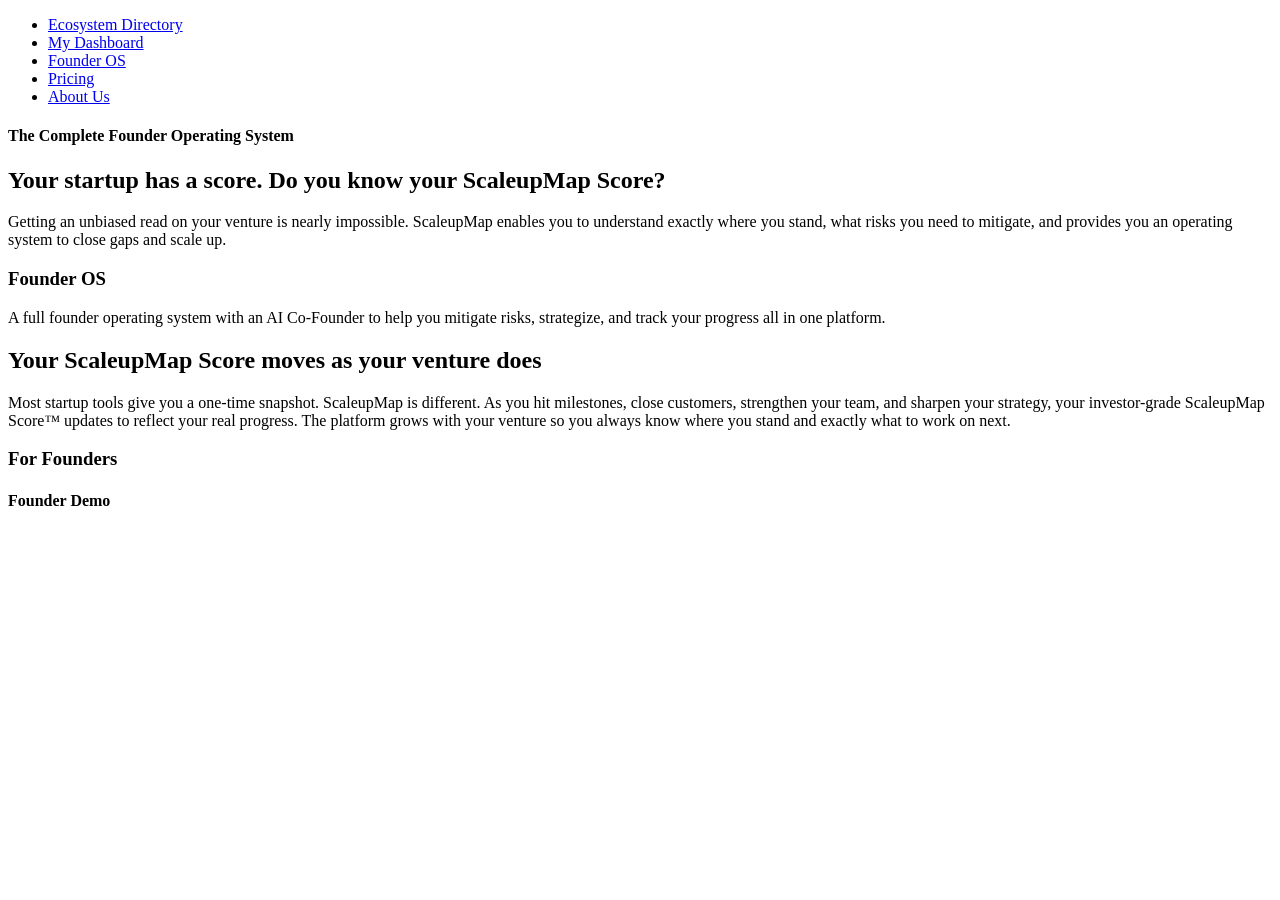
==== index.html @ 4b5e06f8 "First version of content for landing page" ====
<!DOCTYPE html>
<html lang="en">
<head>
    <meta charset="UTF-8">
    <meta name="viewport" content="width=device-width, initial-scale=1.0">
    <title>ScaleupMap</title>
    <link rel="icon" type="image/png" href="img/Scaleup-icon.png">
    <meta name="author" content="Liam Rouselle, Alysha Krell, Matthew Adams">
</head>
<body>
    <header>
        <nav>
            <ul>
                <li><a href="#">Ecosystem Directory</a></li>
                <li><a href="#">My Dashboard</a></li>
                <li><a href="#">Founder OS</a></li>
                <li><a href="#">Pricing</a></li>
                <li><a href="#">About Us</a></li>
            </ul>
        </nav>
    </header>
    <main>
        <section>
            <h4>The Complete Founder Operating System</h4>
            <section>
                <h2>Your startup has a score. Do you know your ScaleupMap Score?</h2>
                <p>
                    Getting an unbiased read on your venture is nearly impossible. ScaleupMap enables you to
                    understand exactly where you stand, what risks you need to mitigate, and provides you an
                    operating system to close gaps and scale up.
                </p>
            </section>
            <section>
                <h3>Founder OS</h3>
                <p>
                    A full founder operating system with an AI Co-Founder to help you mitigate risks, strategize,
                    and track your progress all in one platform.
                </p>
            </section>
            <section>
                <h2>Your ScaleupMap Score moves as your venture does</h2>
                <p>
                    Most startup tools give you a one-time snapshot. ScaleupMap is different. As you hit milestones,
                    close customers, strengthen your team, and sharpen your strategy, your investor-grade ScaleupMap Score™
                    updates to reflect your real progress. The platform grows with your venture so you always know where you
                    stand and exactly what to work on next.
                </p>
            </section>
            <section>
                <h3>For Founders</h3>
            </section>
            <section>
                <h4>Founder Demo</h4>
            </section>
        </section>
    </main>
</body>
</html>
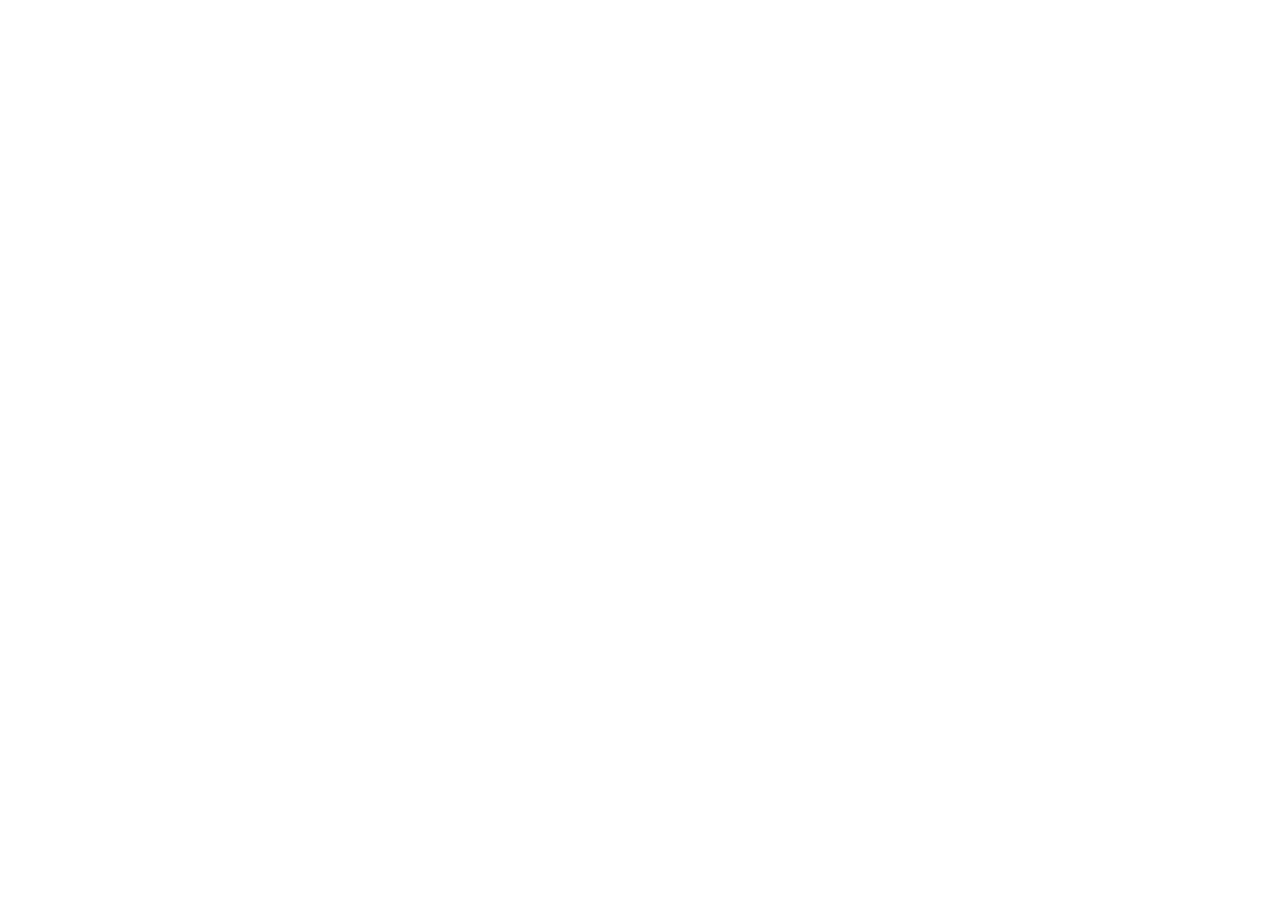
==== commit ffb94d2c: "Merge branch 'main' into liam" ====
--- a/index.html
+++ b/index.html
@@ -4,55 +4,9 @@
     <meta charset="UTF-8">
     <meta name="viewport" content="width=device-width, initial-scale=1.0">
     <title>ScaleupMap</title>
-    <link rel="icon" type="image/png" href="img/Scaleup-icon.png">
-    <meta name="author" content="Liam Rouselle, Alysha Krell, Matthew Adams">
+    <link rel="favicon" type="image/png" href="img/Scaleup-icon.png">
 </head>
 <body>
-    <header>
-        <nav>
-            <ul>
-                <li><a href="#">Ecosystem Directory</a></li>
-                <li><a href="#">My Dashboard</a></li>
-                <li><a href="#">Founder OS</a></li>
-                <li><a href="#">Pricing</a></li>
-                <li><a href="#">About Us</a></li>
-            </ul>
-        </nav>
-    </header>
-    <main>
-        <section>
-            <h4>The Complete Founder Operating System</h4>
-            <section>
-                <h2>Your startup has a score. Do you know your ScaleupMap Score?</h2>
-                <p>
-                    Getting an unbiased read on your venture is nearly impossible. ScaleupMap enables you to
-                    understand exactly where you stand, what risks you need to mitigate, and provides you an
-                    operating system to close gaps and scale up.
-                </p>
-            </section>
-            <section>
-                <h3>Founder OS</h3>
-                <p>
-                    A full founder operating system with an AI Co-Founder to help you mitigate risks, strategize,
-                    and track your progress all in one platform.
-                </p>
-            </section>
-            <section>
-                <h2>Your ScaleupMap Score moves as your venture does</h2>
-                <p>
-                    Most startup tools give you a one-time snapshot. ScaleupMap is different. As you hit milestones,
-                    close customers, strengthen your team, and sharpen your strategy, your investor-grade ScaleupMap Score™
-                    updates to reflect your real progress. The platform grows with your venture so you always know where you
-                    stand and exactly what to work on next.
-                </p>
-            </section>
-            <section>
-                <h3>For Founders</h3>
-            </section>
-            <section>
-                <h4>Founder Demo</h4>
-            </section>
-        </section>
-    </main>
+    
 </body>
 </html>
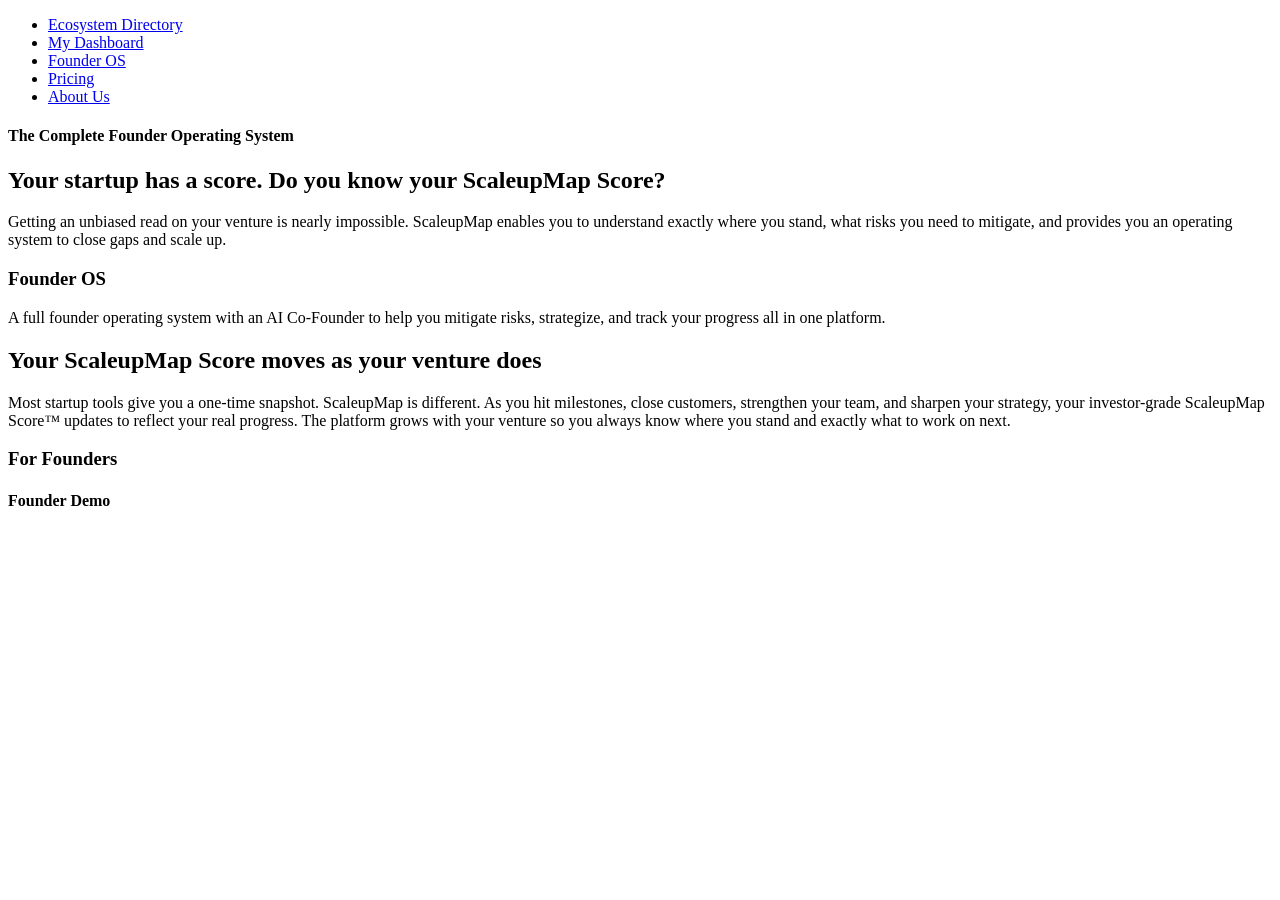
==== commit c0e32814: "There we go" ====
--- a/index.html
+++ b/index.html
@@ -4,9 +4,56 @@
     <meta charset="UTF-8">
     <meta name="viewport" content="width=device-width, initial-scale=1.0">
     <title>ScaleupMap</title>
-    <link rel="favicon" type="image/png" href="img/Scaleup-icon.png">
+    <link rel="icon" type="image/png" href="img/Scaleup-icon.png">
+    <meta name="author" content="Liam Rouselle, Alysha Krell, Matthew Adams">
+    
 </head>
 <body>
-    
+    <header>
+        <nav>
+            <ul>
+                <li><a href="#">Ecosystem Directory</a></li>
+                <li><a href="#">My Dashboard</a></li>
+                <li><a href="#">Founder OS</a></li>
+                <li><a href="#">Pricing</a></li>
+                <li><a href="#">About Us</a></li>
+            </ul>
+        </nav>
+    </header>
+    <main>
+        <section>
+            <h4>The Complete Founder Operating System</h4>
+            <section>
+                <h2>Your startup has a score. Do you know your ScaleupMap Score?</h2>
+                <p>
+                    Getting an unbiased read on your venture is nearly impossible. ScaleupMap enables you to
+                    understand exactly where you stand, what risks you need to mitigate, and provides you an
+                    operating system to close gaps and scale up.
+                </p>
+            </section>
+            <section>
+                <h3>Founder OS</h3>
+                <p>
+                    A full founder operating system with an AI Co-Founder to help you mitigate risks, strategize,
+                    and track your progress all in one platform.
+                </p>
+            </section>
+            <section>
+                <h2>Your ScaleupMap Score moves as your venture does</h2>
+                <p>
+                    Most startup tools give you a one-time snapshot. ScaleupMap is different. As you hit milestones,
+                    close customers, strengthen your team, and sharpen your strategy, your investor-grade ScaleupMap Score™
+                    updates to reflect your real progress. The platform grows with your venture so you always know where you
+                    stand and exactly what to work on next.
+                </p>
+            </section>
+            <section>
+                <h3>For Founders</h3>
+            </section>
+            <section>
+                <h4>Founder Demo</h4>
+            </section>
+        </section>
+    </main>
 </body>
 </html>
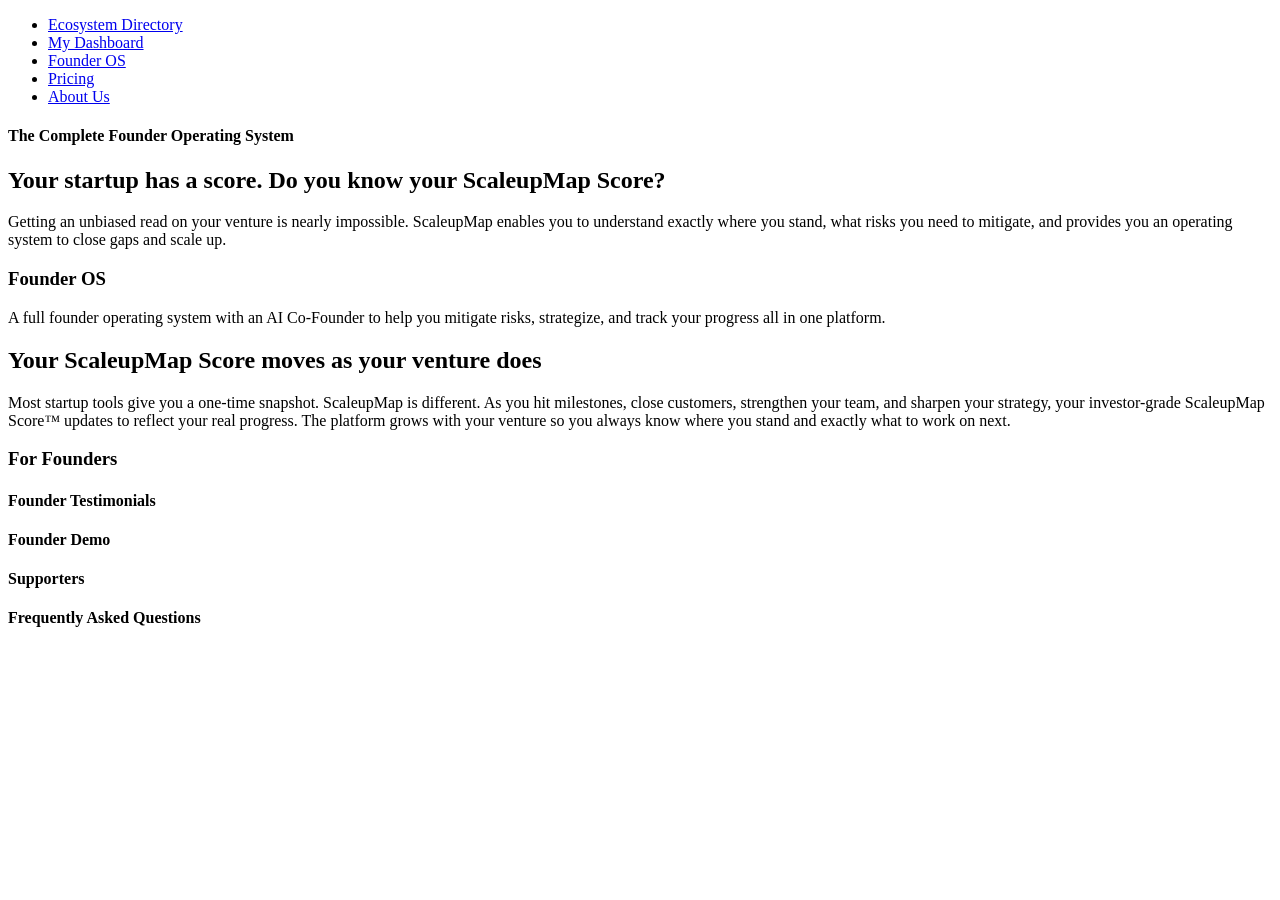
==== commit c2b2caaf: "v2 of content for landing page" ====
--- a/index.html
+++ b/index.html
@@ -6,7 +6,6 @@
     <title>ScaleupMap</title>
     <link rel="icon" type="image/png" href="img/Scaleup-icon.png">
     <meta name="author" content="Liam Rouselle, Alysha Krell, Matthew Adams">
-    
 </head>
 <body>
     <header>
@@ -51,7 +50,16 @@
                 <h3>For Founders</h3>
             </section>
             <section>
+                <h4>Founder Testimonials</h4>
+            </section>
+            <section>
                 <h4>Founder Demo</h4>
+            </section>
+            <section>
+                <h4>Supporters</h4>
+            </section>
+            <section>
+                <h4>Frequently Asked Questions</h4>
             </section>
         </section>
     </main>
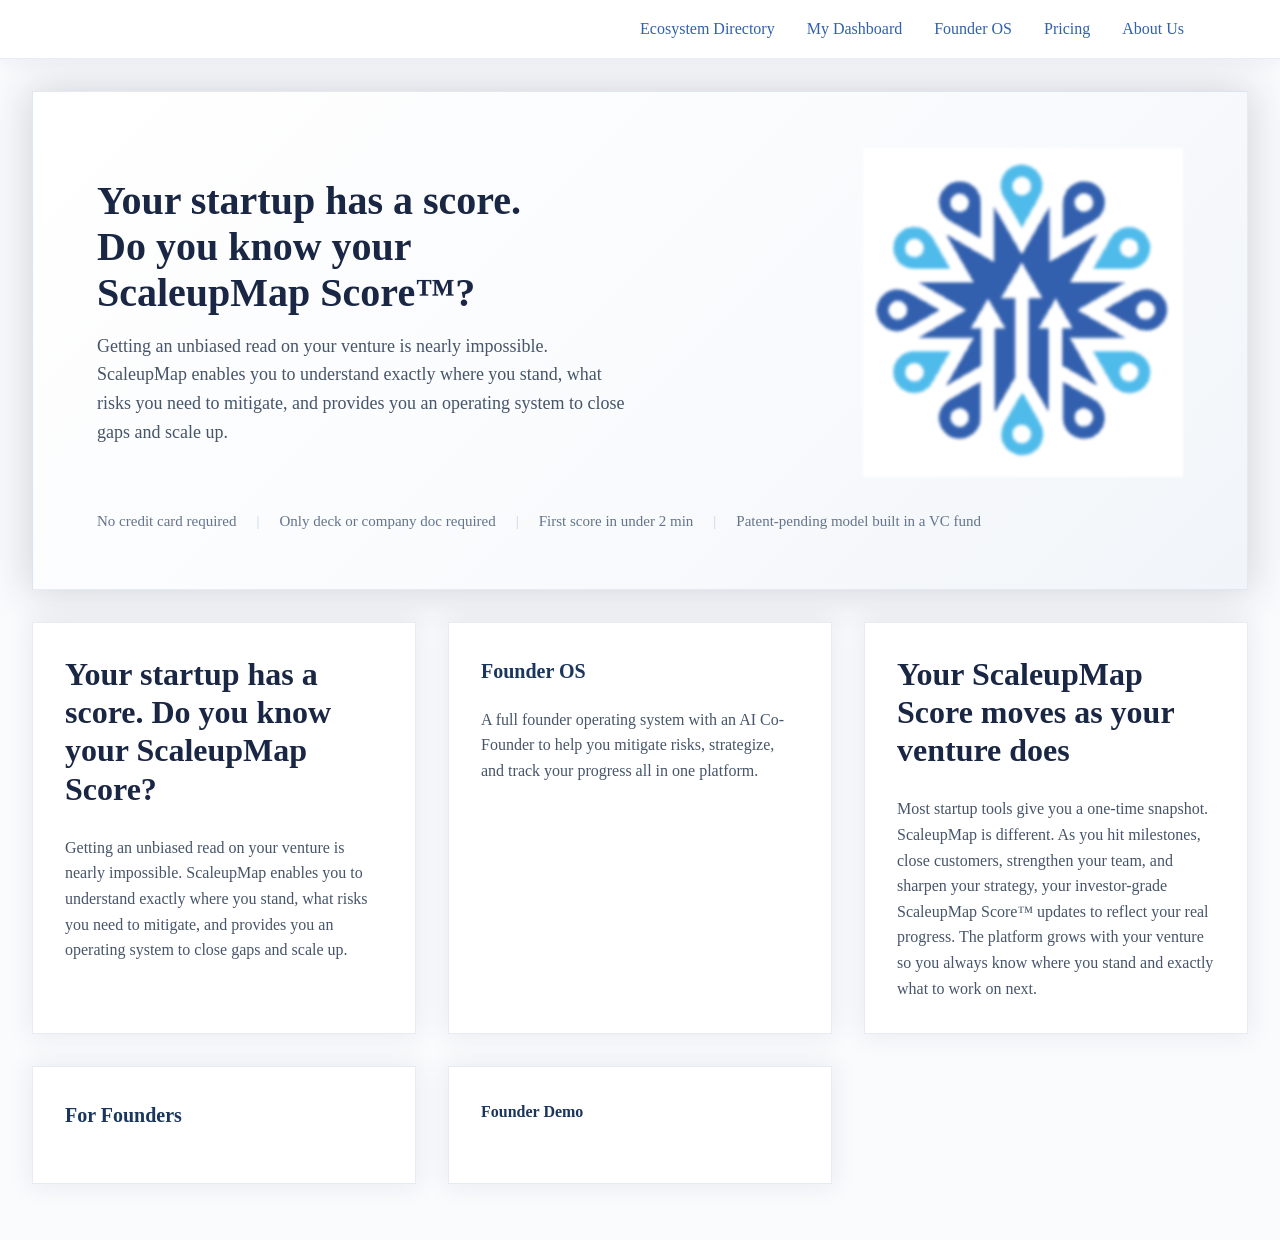
==== commit 29c8b193: "aufafuaa" ====
--- a/index.html
+++ b/index.html
@@ -1,12 +1,15 @@
 <!DOCTYPE html>
 <html lang="en">
+
 <head>
     <meta charset="UTF-8">
     <meta name="viewport" content="width=device-width, initial-scale=1.0">
     <title>ScaleupMap</title>
+    <link rel="stylesheet" href="css/styles.css">
     <link rel="icon" type="image/png" href="img/Scaleup-icon.png">
     <meta name="author" content="Liam Rouselle, Alysha Krell, Matthew Adams">
 </head>
+
 <body>
     <header>
         <nav>
@@ -21,47 +24,62 @@
     </header>
     <main>
         <section>
-            <h4>The Complete Founder Operating System</h4>
-            <section>
-                <h2>Your startup has a score. Do you know your ScaleupMap Score?</h2>
-                <p>
-                    Getting an unbiased read on your venture is nearly impossible. ScaleupMap enables you to
-                    understand exactly where you stand, what risks you need to mitigate, and provides you an
-                    operating system to close gaps and scale up.
-                </p>
-            </section>
-            <section>
-                <h3>Founder OS</h3>
-                <p>
-                    A full founder operating system with an AI Co-Founder to help you mitigate risks, strategize,
-                    and track your progress all in one platform.
-                </p>
-            </section>
-            <section>
-                <h2>Your ScaleupMap Score moves as your venture does</h2>
-                <p>
-                    Most startup tools give you a one-time snapshot. ScaleupMap is different. As you hit milestones,
-                    close customers, strengthen your team, and sharpen your strategy, your investor-grade ScaleupMap Score™
-                    updates to reflect your real progress. The platform grows with your venture so you always know where you
-                    stand and exactly what to work on next.
-                </p>
-            </section>
-            <section>
-                <h3>For Founders</h3>
-            </section>
-            <section>
-                <h4>Founder Testimonials</h4>
-            </section>
-            <section>
-                <h4>Founder Demo</h4>
-            </section>
-            <section>
-                <h4>Supporters</h4>
-            </section>
-            <section>
-                <h4>Frequently Asked Questions</h4>
-            </section>
+            <div class="flex-container">
+                <div class="header-box">
+                    <div class="flex-container">
+                        <h2>Your startup has a score. Do you know your ScaleupMap Score™?</h2>
+                        <p>Getting an unbiased read on your venture is nearly impossible. ScaleupMap enables you to
+                            understand exactly where you stand, what risks you need to mitigate, and provides you an
+                            operating system to close gaps and scale up.
+                        </p>
+                    </div>
+                    <div class="focus-anchor">
+                        <img src="img/Scaleup-icon.png" alt="" aria-hidden="true">
+                    </div>
+                    <ul class="trust-strip">
+                        <li>No credit card required</li>
+                        <li>Only deck or company doc required</li>
+                        <li>First score in under 2 min</li>
+                        <li>Patent-pending model built in a VC fund</li>
+                    </ul>
+                </div>
+            </div>
+            <div class="card-grid">
+                <section class="content-card">
+                    <h2>Your startup has a score. Do you know your ScaleupMap Score?</h2>
+                    <p>
+                        Getting an unbiased read on your venture is nearly impossible. ScaleupMap enables you to
+                        understand exactly where you stand, what risks you need to mitigate, and provides you an
+                        operating system to close gaps and scale up.
+                    </p>
+                </section>
+                <section class="content-card">
+                    <h3>Founder OS</h3>
+                    <p>
+                        A full founder operating system with an AI Co-Founder to help you mitigate risks, strategize,
+                        and track your progress all in one platform.
+                    </p>
+                </section>
+                <section class="content-card">
+                    <h2>Your ScaleupMap Score moves as your venture does</h2>
+                    <p>
+                        Most startup tools give you a one-time snapshot. ScaleupMap is different. As you hit milestones,
+                        close customers, strengthen your team, and sharpen your strategy, your investor-grade ScaleupMap
+                        Score™
+                        updates to reflect your real progress. The platform grows with your venture so you always know where
+                        you
+                        stand and exactly what to work on next.
+                    </p>
+                </section>
+                <section class="content-card">
+                    <h3>For Founders</h3>
+                </section>
+                <section class="content-card">
+                    <h4>Founder Demo</h4>
+                </section>
+            </div>
         </section>
     </main>
 </body>
+
 </html>
--- a/css/styles.css
+++ b/css/styles.css
@@ -0,0 +1,228 @@
+/* Compact type scale - keep text readable without pushing content below the fold */
+:root {
+    --text-base: 1rem;                              /* 16px body */
+    --text-lead: 1.125rem;                          /* 18px intro paragraphs */
+    --text-h3: 1.25rem;
+    --text-h2: clamp(1.5rem, 1.1rem + 1.5vw, 2rem); /* 24px -> 32px */
+    --text-hero: clamp(1.75rem, 1.2rem + 2vw, 2.5rem); /* 28px -> 40px */
+    --measure: 60ch;                                /* max line length for paragraphs */
+    --section-space: clamp(2rem, 5vw, 3.5rem);
+    --page-gutter: clamp(0.75rem, 3vw, 2rem);       /* inset of boxes from the page edges */
+    --border-subtle: 1px solid rgba(49, 96, 174, 0.12); /* --blue-dark at 12%, per the card pattern */
+
+    /* Brand colors - see scaleupmap-platform-reference.md */
+    --blue-light: #4FBBEA;      /* highlights, links, gradient start */
+    --blue-dark: #3160AE;       /* headers, primary buttons */
+    --blue-hover: #254a8f;      /* primary button hover */
+    --navy-title: #1a365d;      /* in-app titles */
+    --navy-headline: #1a2744;   /* landing headlines */
+    --text-secondary: #475569;  /* secondary body */
+    --text-meta: #64748b;       /* meta, captions */
+    --surface-app: #f1f5f9;     /* logged-in page background */
+    --surface-landing: #FAFBFD; /* public landing background */
+    --surface-card: #FFFFFF;    /* cards, heroes */
+}
+
+body {
+    margin: 0;
+    font-size: var(--text-base);
+    line-height: 1.6;
+    background-color: var(--surface-landing);
+    color: var(--text-secondary);
+}
+
+h2 {
+    font-size: var(--text-h2);
+    line-height: 1.2;
+}
+
+h3 {
+    font-size: var(--text-h3);
+}
+
+p {
+    max-width: var(--measure);
+}
+
+main > section {
+    padding-bottom: var(--section-space);
+}
+
+a {
+    color: var(--blue-light);
+}
+
+/* Top navigation bar */
+header {
+    position: sticky;
+    top: 0;
+    z-index: 10;
+    background-color: var(--surface-card);
+    border-bottom: var(--border-subtle);
+    box-shadow: 0 4px 20px rgba(26, 39, 68, 0.06);
+}
+
+nav ul {
+    display: flex;
+    flex-wrap: wrap;
+    justify-content: flex-end;
+    gap: 0.25rem 2rem;
+    list-style: none;
+    margin: 0;
+    padding: 1rem calc(var(--page-gutter) + clamp(1rem, 5vw, 4rem)); /* line up with the hero text */
+}
+
+nav a {
+    color: var(--blue-dark);
+    font-weight: 500;
+    text-decoration: none;
+}
+
+nav a:hover,
+nav a:focus-visible {
+    color: var(--blue-hover);
+    text-decoration: underline;
+    text-underline-offset: 0.3em;
+    text-decoration-color: var(--blue-light);
+}
+
+h1, h2, h3, h4, h5 {
+    color: var(--blue-dark);
+}
+
+/* Reusable flex wrapper (stacks children vertically, left aligned) */
+.flex-container {
+    display: flex;
+    flex-direction: column;
+    justify-content: center;
+    align-items: flex-start;
+    gap: 1rem;
+}
+
+.section-box {
+    background-image: linear-gradient(-45deg, #d6d6d6, rgb(200, 215, 221));
+    /* typically we would let the content expand the boxes height, but we have no content here */
+    width: 100%;
+}
+
+/* Primary hero box: text on the left, focus point anchored on the right */
+.header-box {
+    display: grid;
+    grid-template-columns: minmax(0, 3fr) minmax(0, 2fr);
+    align-items: center;
+    gap: 2rem;
+
+    width: calc(100% - 2 * var(--page-gutter)); /* inset from the page edges */
+    margin-inline: auto;
+    padding: var(--section-space) clamp(1rem, 5vw, 4rem); /* height comes from the content, not the viewport */
+    box-sizing: border-box;
+
+    margin-block: clamp(1rem, 3vw, 2rem); /* room for the shadow to show on the page background */
+    background-image: linear-gradient(135deg, var(--surface-card) 0%, var(--surface-landing) 50%, var(--surface-app) 100%);
+    border: var(--border-subtle);
+    box-shadow: 0 0 40px 4px rgba(26, 39, 68, 0.18); /* soft navy glow on all four sides */
+    color: var(--text-secondary);
+}
+
+.header-box h2 {
+    font-size: var(--text-hero);
+    line-height: 1.15;
+    max-width: 22ch;            /* wrap the headline into 2-3 tidy lines */
+    margin: 0;
+    color: var(--navy-headline);
+}
+
+.header-box p {
+    font-size: var(--text-lead);
+    margin: 0;
+}
+
+/* Right-hand visual anchor for a section (currently the company logo) */
+.focus-anchor {
+    display: flex;
+    justify-content: flex-end;
+}
+
+.focus-anchor img {
+    width: clamp(160px, 25vw, 340px);
+    height: auto;
+    filter: blur(1.5px);        /* soften the edges of the upscaled 212px logo */
+}
+
+/* Row of reassurance points along the bottom of the hero */
+.trust-strip {
+    grid-column: 1 / -1;        /* span both hero columns */
+    display: flex;
+    flex-wrap: wrap;
+    gap: 0.5rem 0;
+    list-style: none;
+    margin: 0;
+    padding: 0;
+    font-size: 0.9375rem;
+    color: var(--text-meta);
+}
+
+.trust-strip li:not(:last-child)::after {
+    content: "|";
+    margin: 0 1.25rem;
+    color: rgba(49, 96, 174, 0.25); /* --blue-dark at 25% */
+}
+
+/* Supporting content cards below the hero - lighter take on .header-box */
+.card-grid {
+    display: grid;
+    grid-template-columns: repeat(auto-fit, minmax(min(100%, 22rem), 1fr));
+    gap: clamp(1rem, 3vw, 2rem);
+    width: calc(100% - 2 * var(--page-gutter));
+    margin-inline: auto;
+}
+
+.content-card {
+    padding: clamp(1.25rem, 3vw, 2rem);
+    background-color: var(--surface-card);
+    border: var(--border-subtle);
+    box-shadow: 0 0 24px 2px rgba(26, 39, 68, 0.08); /* same navy glow as the hero, toned down */
+}
+
+.content-card h2 {
+    color: var(--navy-headline);
+    margin-top: 0;
+}
+
+.content-card h3,
+.content-card h4 {
+    color: var(--navy-title);
+    margin-top: 0;
+}
+
+.content-card p:last-child {
+    margin-bottom: 0;
+}
+
+/* Narrow screens: stack the focus point under the text */
+@media (max-width: 700px) {
+    .header-box {
+        grid-template-columns: 1fr;
+    }
+
+    .focus-anchor {
+        justify-content: flex-start;
+    }
+
+    .focus-anchor img {
+        width: 140px;
+    }
+
+    .trust-strip {
+        flex-direction: column;
+    }
+
+    .trust-strip li::after {
+        display: none;
+    }
+
+    nav ul {
+        justify-content: flex-start;
+        gap: 0.25rem 1.25rem;
+    }
+} 
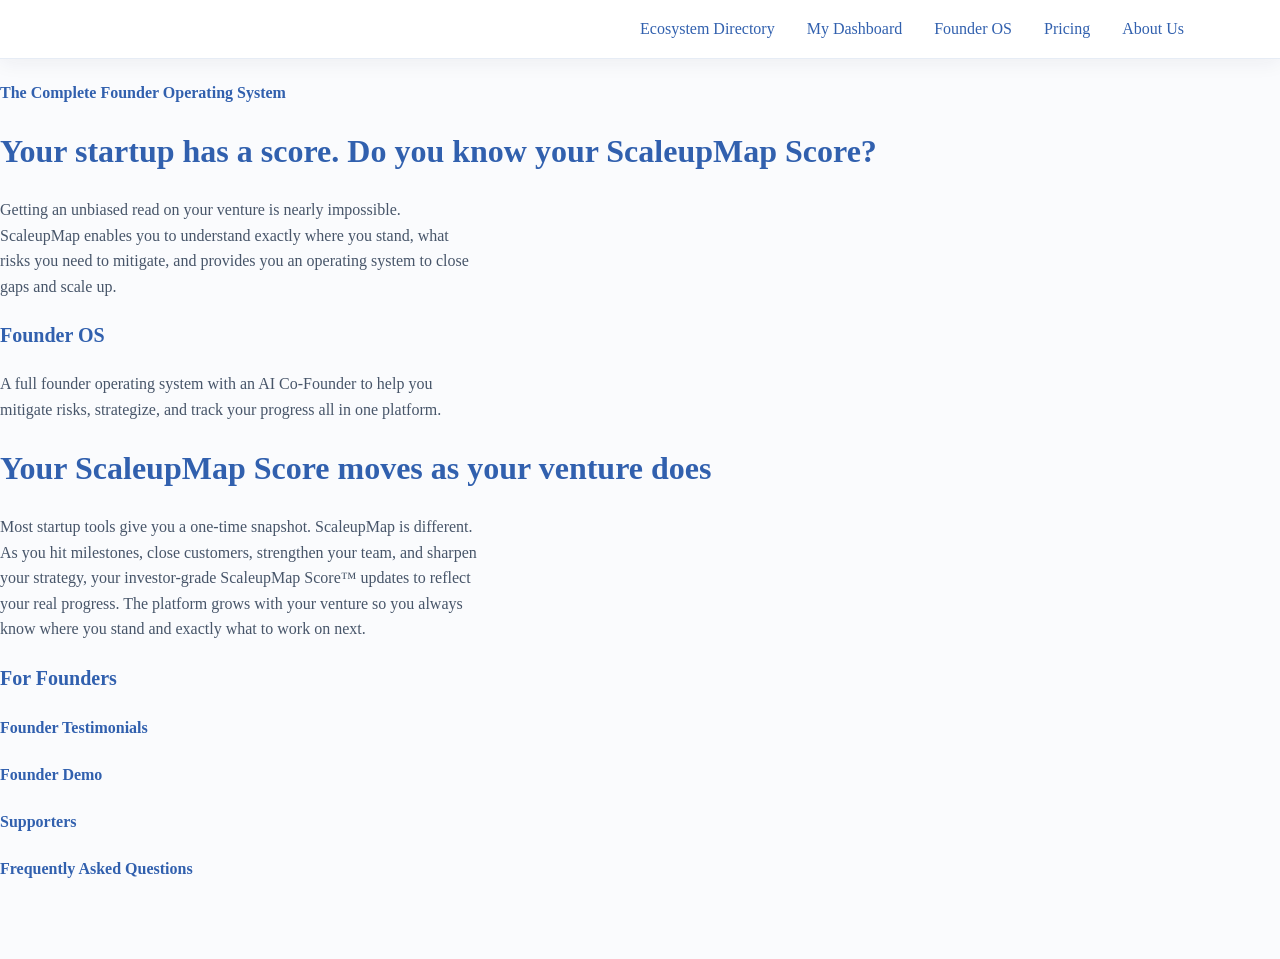
==== commit aeefae5e: "Merge branch 'liam' into main" ====
--- a/index.html
+++ b/index.html
@@ -24,60 +24,46 @@
     </header>
     <main>
         <section>
-            <div class="flex-container">
-                <div class="header-box">
-                    <div class="flex-container">
-                        <h2>Your startup has a score. Do you know your ScaleupMap Score™?</h2>
-                        <p>Getting an unbiased read on your venture is nearly impossible. ScaleupMap enables you to
-                            understand exactly where you stand, what risks you need to mitigate, and provides you an
-                            operating system to close gaps and scale up.
-                        </p>
-                    </div>
-                    <div class="focus-anchor">
-                        <img src="img/Scaleup-icon.png" alt="" aria-hidden="true">
-                    </div>
-                    <ul class="trust-strip">
-                        <li>No credit card required</li>
-                        <li>Only deck or company doc required</li>
-                        <li>First score in under 2 min</li>
-                        <li>Patent-pending model built in a VC fund</li>
-                    </ul>
-                </div>
-            </div>
-            <div class="card-grid">
-                <section class="content-card">
-                    <h2>Your startup has a score. Do you know your ScaleupMap Score?</h2>
-                    <p>
-                        Getting an unbiased read on your venture is nearly impossible. ScaleupMap enables you to
-                        understand exactly where you stand, what risks you need to mitigate, and provides you an
-                        operating system to close gaps and scale up.
-                    </p>
-                </section>
-                <section class="content-card">
-                    <h3>Founder OS</h3>
-                    <p>
-                        A full founder operating system with an AI Co-Founder to help you mitigate risks, strategize,
-                        and track your progress all in one platform.
-                    </p>
-                </section>
-                <section class="content-card">
-                    <h2>Your ScaleupMap Score moves as your venture does</h2>
-                    <p>
-                        Most startup tools give you a one-time snapshot. ScaleupMap is different. As you hit milestones,
-                        close customers, strengthen your team, and sharpen your strategy, your investor-grade ScaleupMap
-                        Score™
-                        updates to reflect your real progress. The platform grows with your venture so you always know where
-                        you
-                        stand and exactly what to work on next.
-                    </p>
-                </section>
-                <section class="content-card">
-                    <h3>For Founders</h3>
-                </section>
-                <section class="content-card">
-                    <h4>Founder Demo</h4>
-                </section>
-            </div>
+            <h4>The Complete Founder Operating System</h4>
+            <section>
+                <h2>Your startup has a score. Do you know your ScaleupMap Score?</h2>
+                <p>
+                    Getting an unbiased read on your venture is nearly impossible. ScaleupMap enables you to
+                    understand exactly where you stand, what risks you need to mitigate, and provides you an
+                    operating system to close gaps and scale up.
+                </p>
+            </section>
+            <section>
+                <h3>Founder OS</h3>
+                <p>
+                    A full founder operating system with an AI Co-Founder to help you mitigate risks, strategize,
+                    and track your progress all in one platform.
+                </p>
+            </section>
+            <section>
+                <h2>Your ScaleupMap Score moves as your venture does</h2>
+                <p>
+                    Most startup tools give you a one-time snapshot. ScaleupMap is different. As you hit milestones,
+                    close customers, strengthen your team, and sharpen your strategy, your investor-grade ScaleupMap Score™
+                    updates to reflect your real progress. The platform grows with your venture so you always know where you
+                    stand and exactly what to work on next.
+                </p>
+            </section>
+            <section>
+                <h3>For Founders</h3>
+            </section>
+            <section>
+                <h4>Founder Testimonials</h4>
+            </section>
+            <section>
+                <h4>Founder Demo</h4>
+            </section>
+            <section>
+                <h4>Supporters</h4>
+            </section>
+            <section>
+                <h4>Frequently Asked Questions</h4>
+            </section>
         </section>
     </main>
 </body>
